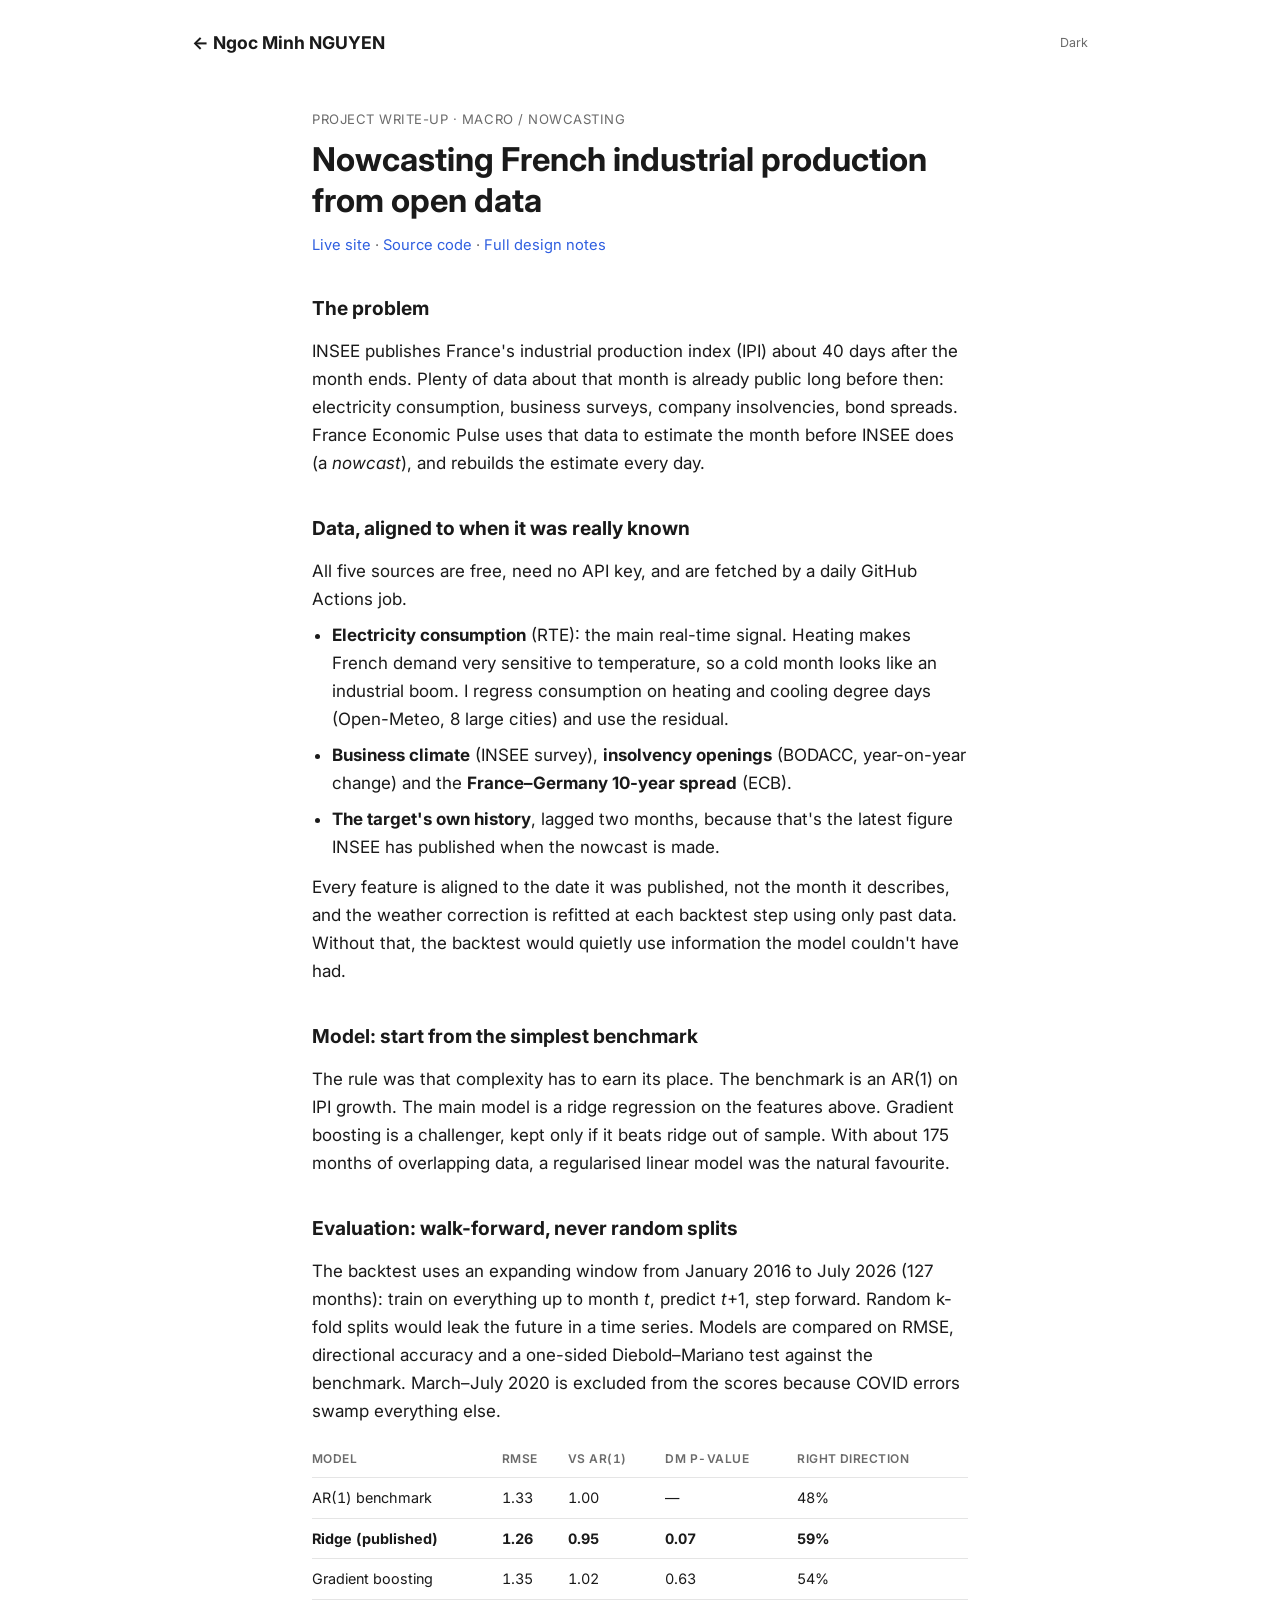
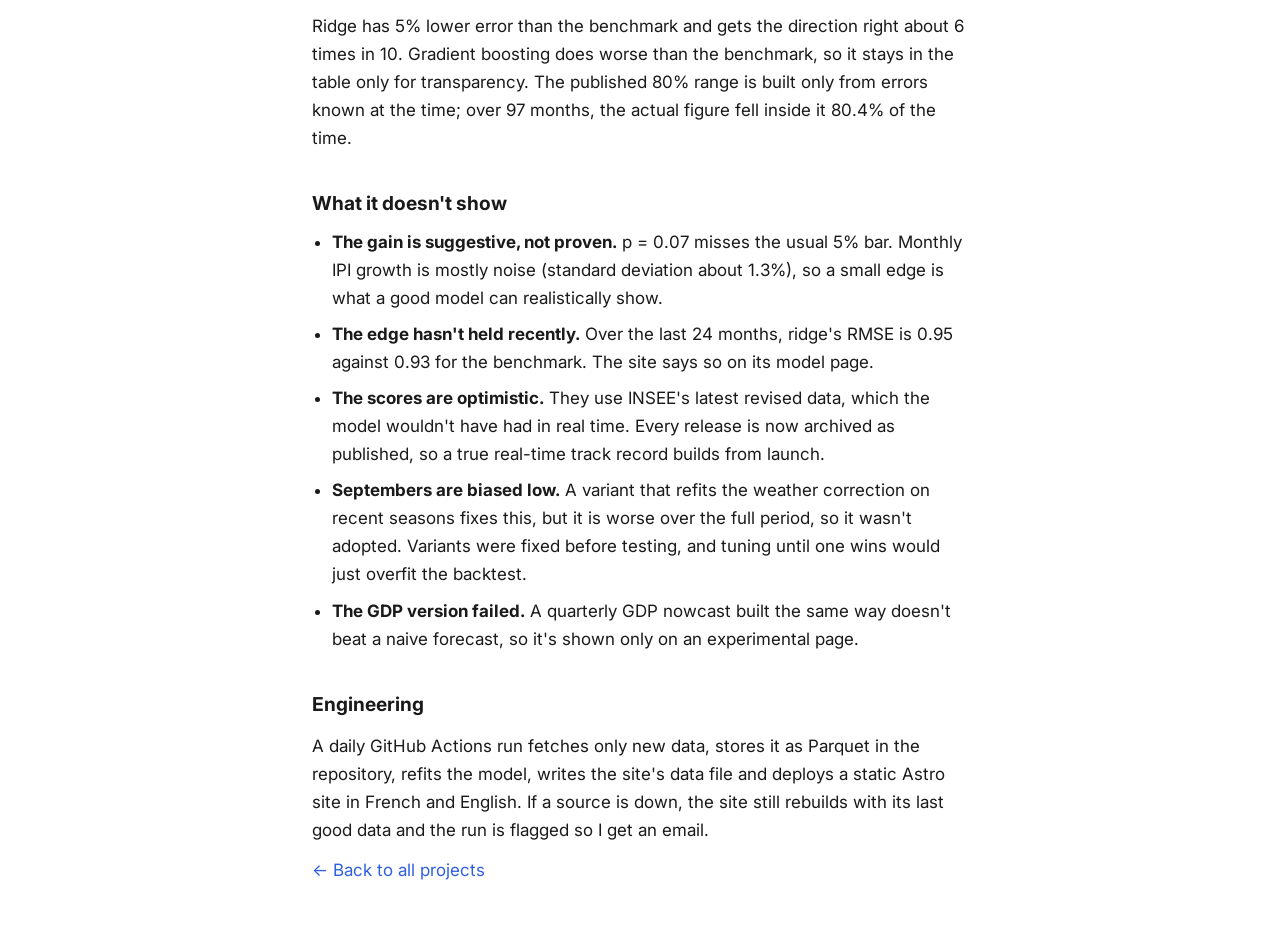
==== notes/france-economic-pulse.html @ 89ad5de3 "Add project write-ups, full name, SEO, analytics, headline numbers - Write-ups for France Economic P" ====
<!DOCTYPE html>
<html lang="en">
  <head>
    <meta charset="UTF-8" />
    <meta name="viewport" content="width=device-width, initial-scale=1.0" />
    <title>Nowcasting French industrial production — Ngoc Minh NGUYEN</title>
    <meta name="description" content="How France Economic Pulse nowcasts French industrial production from open data, how it is evaluated, and where it falls short." />
    <link rel="canonical" href="https://nnm-psd.github.io/notes/france-economic-pulse.html" />
    <link rel="icon" href="../favicon.svg" type="image/svg+xml" />
    <link rel="preconnect" href="https://fonts.googleapis.com" />
    <link rel="preconnect" href="https://fonts.gstatic.com" crossorigin />
    <link href="https://fonts.googleapis.com/css2?family=Inter:wght@400;500;600;700&display=swap" rel="stylesheet" />
    <link rel="stylesheet" href="../css/styles.css" />
    <script>
      try {
        var t = localStorage.getItem('preferred-theme') ||
          (matchMedia('(prefers-color-scheme: dark)').matches ? 'dark' : 'light');
        document.documentElement.setAttribute('data-theme', t);
      } catch (e) {}
    </script>
    <!-- Privacy-friendly analytics (GoatCounter, no cookies) -->
    <script data-goatcounter="https://nnm-psd.goatcounter.com/count" async src="https://gc.zgo.at/count.js"></script>
  </head>

  <body>
    <a class="skip-link" href="#main">Skip to content</a>

    <header class="site-header">
      <div class="header-row">
        <a href="../" class="logo">← Ngoc Minh NGUYEN</a>
        <button type="button" class="toggle-btn theme-toggle" id="theme-toggle" aria-label="Toggle light/dark theme">Dark</button>
      </div>
    </header>

    <main id="main">
      <article class="note">
        <p class="note-kicker">Project write-up · Macro / Nowcasting</p>
        <h1>Nowcasting French industrial production from open data</h1>
        <p class="note-meta">
          <a href="https://nnm-psd.github.io/france_economic_pulse/en/">Live site</a> ·
          <a href="https://github.com/nnm-psd/france_economic_pulse">Source code</a> ·
          <a href="https://github.com/nnm-psd/france_economic_pulse/blob/main/docs/ARCHITECTURE.md">Full design notes</a>
        </p>

        <h2>The problem</h2>
        <p>
          INSEE publishes France's industrial production index (IPI) about 40 days after the month ends.
          Plenty of data about that month is already public long before then: electricity consumption,
          business surveys, company insolvencies, bond spreads. France Economic Pulse uses that data to
          estimate the month before INSEE does (a <em>nowcast</em>), and rebuilds the estimate every day.
        </p>

        <h2>Data, aligned to when it was really known</h2>
        <p>All five sources are free, need no API key, and are fetched by a daily GitHub Actions job.</p>
        <ul>
          <li><strong>Electricity consumption</strong> (RTE): the main real-time signal. Heating makes French demand very
            sensitive to temperature, so a cold month looks like an industrial boom. I regress consumption on heating and
            cooling degree days (Open-Meteo, 8 large cities) and use the residual.</li>
          <li><strong>Business climate</strong> (INSEE survey), <strong>insolvency openings</strong> (BODACC, year-on-year change)
            and the <strong>France–Germany 10-year spread</strong> (ECB).</li>
          <li><strong>The target's own history</strong>, lagged two months, because that's the latest figure INSEE has published
            when the nowcast is made.</li>
        </ul>
        <p>
          Every feature is aligned to the date it was published, not the month it describes, and the weather
          correction is refitted at each backtest step using only past data. Without that, the backtest would quietly
          use information the model couldn't have had.
        </p>

        <h2>Model: start from the simplest benchmark</h2>
        <p>
          The rule was that complexity has to earn its place. The benchmark is an AR(1) on IPI growth. The main model is a
          ridge regression on the features above. Gradient boosting is a challenger, kept only if it beats ridge out of
          sample. With about 175 months of overlapping data, a regularised linear model was the natural favourite.
        </p>

        <h2>Evaluation: walk-forward, never random splits</h2>
        <p>
          The backtest uses an expanding window from January 2016 to July 2026 (127 months): train on everything up to
          month <em>t</em>, predict <em>t</em>+1, step forward. Random k-fold splits would leak the future in a time series.
          Models are compared on RMSE, directional accuracy and a one-sided Diebold–Mariano test against the benchmark.
          March–July 2020 is excluded from the scores because COVID errors swamp everything else.
        </p>

        <div class="table-scroll">
          <table>
            <thead>
              <tr><th>Model</th><th>RMSE</th><th>vs AR(1)</th><th>DM p-value</th><th>Right direction</th></tr>
            </thead>
            <tbody>
              <tr><td>AR(1) benchmark</td><td>1.33</td><td>1.00</td><td>—</td><td>48%</td></tr>
              <tr><td><strong>Ridge (published)</strong></td><td><strong>1.26</strong></td><td><strong>0.95</strong></td><td><strong>0.07</strong></td><td><strong>59%</strong></td></tr>
              <tr><td>Gradient boosting</td><td>1.35</td><td>1.02</td><td>0.63</td><td>54%</td></tr>
            </tbody>
          </table>
        </div>
        <p>
          Ridge has 5% lower error than the benchmark and gets the direction right about 6 times in 10. Gradient boosting
          does worse than the benchmark, so it stays in the table only for transparency. The published 80% range is
          built only from errors known at the time; over 97 months, the actual figure fell inside it 80.4% of the time.
        </p>

        <h2>What it doesn't show</h2>
        <ul>
          <li><strong>The gain is suggestive, not proven.</strong> p = 0.07 misses the usual 5% bar. Monthly IPI growth is
            mostly noise (standard deviation about 1.3%), so a small edge is what a good model can realistically show.</li>
          <li><strong>The edge hasn't held recently.</strong> Over the last 24 months, ridge's RMSE is 0.95 against 0.93 for the
            benchmark. The site says so on its model page.</li>
          <li><strong>The scores are optimistic.</strong> They use INSEE's latest revised data, which the model wouldn't have
            had in real time. Every release is now archived as published, so a true real-time track record builds from launch.</li>
          <li><strong>Septembers are biased low.</strong> A variant that refits the weather correction on recent seasons fixes
            this, but it is worse over the full period, so it wasn't adopted. Variants were fixed before testing, and tuning
            until one wins would just overfit the backtest.</li>
          <li><strong>The GDP version failed.</strong> A quarterly GDP nowcast built the same way doesn't beat a naive forecast,
            so it's shown only on an experimental page.</li>
        </ul>

        <h2>Engineering</h2>
        <p>
          A daily GitHub Actions run fetches only new data, stores it as Parquet in the repository, refits the model,
          writes the site's data file and deploys a static Astro site in French and English. If a source is down, the site
          still rebuilds with its last good data and the run is flagged so I get an email.
        </p>

        <p class="note-back"><a href="../#projects">← Back to all projects</a></p>
      </article>
    </main>

    <script src="../js/main.js"></script>
  </body>
</html>
---- css/styles.css ----
/* ============ TOKENS ============ */
:root {
  --bg: #FFFFFF;
  --ink: #1A1A1A;
  --ink-soft: #6B6B6B;
  --line: #E5E5E5;
  --accent: #2F5FE0;
  --green: #1A9E5C;
  --amber: #9A7B1F;

  --font-body: 'Inter', system-ui, sans-serif;
  --font-mono: 'SFMono-Regular', Consolas, monospace;

  --max-w: 960px;
  --pad: clamp(20px, 6vw, 32px);
}

[data-theme="dark"] {
  --bg: #15171A;
  --ink: #E8E8E8;
  --ink-soft: #9A9A9A;
  --line: #2E3034;
  --accent: #6E93FF;
  --green: #3FCB85;
  --amber: #D9B24C;
}

* { box-sizing: border-box; }

html { scroll-behavior: smooth; }

body {
  margin: 0;
  background: var(--bg);
  color: var(--ink);
  font-family: var(--font-body);
  font-size: 17px;
  line-height: 1.65;
  transition: background 0.2s ease, color 0.2s ease;
  -webkit-font-smoothing: antialiased;
}

h1, h2, h3 {
  font-weight: 700;
  margin: 0;
  color: var(--ink);
}

p { margin: 0; }
a {
  color: var(--accent);
  text-decoration: none;
  border-bottom: 1px solid transparent;
  transition: border-color 0.15s ease;
}
a:hover { border-bottom-color: var(--accent); }

.mono { font-family: var(--font-mono); }

.skip-link { position: absolute; left: -999px; top: 0; }
.skip-link:focus {
  left: 8px; top: 8px;
  background: var(--accent);
  color: #fff;
  padding: 8px 14px;
  border-radius: 4px;
  z-index: 200;
}

:focus-visible { outline: 2px solid var(--accent); outline-offset: 2px; }

/* ============ HEADER ============ */
.site-header {
  max-width: var(--max-w);
  margin: 0 auto;
  padding: 28px var(--pad) 0;
}

.header-row {
  display: flex;
  align-items: center;
  justify-content: space-between;
  flex-wrap: wrap;
  gap: 10px;
}

.header-row + .header-row { margin-top: 10px; }

.logo {
  font-weight: 700;
  font-size: 1.1rem;
  color: var(--ink);
  border-bottom: none;
}
.logo:hover { border-bottom-color: transparent; opacity: 0.7; }

.main-nav { display: flex; gap: 16px; flex-wrap: wrap; font-size: 0.92rem; }
.main-nav a { color: var(--ink-soft); border-bottom: none; }
.main-nav a:hover { color: var(--accent); }

.header-controls { font-size: 0.8rem; }

.toggle-group { display: flex; gap: 10px; }
.toggle-btn {
  background: none;
  border: none;
  color: var(--ink-soft);
  font-size: 0.78rem;
  font-family: inherit;
  cursor: pointer;
  padding: 2px 0;
  border-bottom: 1px solid transparent;
}
.toggle-btn:hover { color: var(--accent); }
.toggle-btn.is-active { color: var(--accent); border-bottom-color: var(--accent); font-weight: 600; }

.theme-toggle { color: var(--ink-soft); }
.theme-toggle:hover { color: var(--accent); }

/* ============ HERO ============ */
.hero {
  max-width: var(--max-w);
  margin: 0 auto;
  padding: 48px var(--pad) 8px;
}
.hero h1 { font-size: clamp(1.7rem, 5vw, 2.1rem); }

.hero-top {
  display: flex;
  align-items: center;
  gap: 18px;
  flex-wrap: wrap;
}

.avatar {
  width: 84px;
  height: 84px;
  border-radius: 50%;
  object-fit: cover;
  border: 1px solid var(--line);
  flex-shrink: 0;
  background: var(--bg-secondary, #f0f0f0);
}

.bio { margin-top: 14px; color: var(--ink-soft); font-size: 1.02rem; max-width: 56ch; }
.now { margin-top: 10px; font-size: 0.95rem; color: var(--ink); }
.inline-links { margin-top: 16px; font-size: 0.95rem; }

/* ============ SECTIONS ============ */
.section {
  max-width: var(--max-w);
  margin: 0 auto;
  padding: 44px var(--pad) 0;
  scroll-margin-top: 24px;
}
.section h2 { font-size: 1.3rem; }
.section-sub { color: var(--ink-soft); margin-top: 6px; font-size: 0.95rem; max-width: 56ch; }

/* ============ LISTS ============ */
.list { margin-top: 22px; display: flex; flex-direction: column; }

.item {
  padding: 18px 0;
  border-bottom: 1px solid var(--line);
}
.list .item:last-child { border-bottom: none; padding-bottom: 0; }

.item-head {
  display: flex;
  align-items: baseline;
  justify-content: space-between;
  gap: 12px;
  flex-wrap: wrap;
}
.item-head h3 { font-size: 1.02rem; }
.item-date { font-size: 0.82rem; color: var(--ink-soft); white-space: nowrap; }

.item-meta { font-size: 0.88rem; color: var(--ink-soft); margin-top: 3px; }
.item-desc { font-size: 0.95rem; color: var(--ink-soft); margin-top: 8px; }
.item-desc + .item-desc { margin-top: 6px; }
.item-desc strong { color: var(--ink); }
.item-links { margin-top: 8px; font-size: 0.88rem; }

.dot { font-size: 0.75em; }
.status-live, .status-live .dot { color: var(--green); }
.status-wip, .status-wip .dot { color: var(--amber); }

/* ============ POSITIONS TABLE ============ */
.table-wrap { margin-top: 22px; overflow-x: auto; }

.positions {
  width: 100%;
  border-collapse: collapse;
  font-size: 0.92rem;
}
.positions th {
  text-align: left;
  font-size: 0.72rem;
  letter-spacing: 0.04em;
  text-transform: uppercase;
  color: var(--ink-soft);
  font-weight: 600;
  padding: 0 12px 10px 0;
  border-bottom: 1px solid var(--line);
  white-space: nowrap;
}
.positions td {
  padding: 14px 12px 14px 0;
  border-bottom: 1px solid var(--line);
  vertical-align: top;
}
.positions tr:last-child td { border-bottom: none; }

.positions .sym { font-size: 0.85rem; color: var(--ink-soft); white-space: nowrap; }
.positions td a { color: var(--ink); border-bottom: 1px solid transparent; font-weight: 600; }
.positions td a:hover { color: var(--accent); border-bottom-color: var(--accent); }

.row-tagline {
  display: block;
  font-weight: 400;
  font-size: 0.85rem;
  color: var(--ink-soft);
  margin-top: 3px;
}

.row-body:has(.row-shot) {
  display: grid;
  grid-template-columns: 1fr 180px;
  grid-template-rows: auto 1fr;
  column-gap: 18px;
  align-items: start;
}
.row-shot { grid-column: 2; grid-row: 1 / span 2; }
.positions td a.row-shot,
.positions td a.row-shot:hover { border-bottom: none; }
.row-shot img {
  display: block;
  width: 100%;
  height: auto;
  border: 1px solid var(--line);
  border-radius: 6px;
  transition: opacity 0.15s ease;
}
.row-shot:hover img { opacity: 0.85; }

.positions .status a,
.positions .status span {
  font-family: var(--font-mono);
  font-size: 0.82rem;
  white-space: nowrap;
}
.positions .status a { color: inherit; border-bottom: none; }
.positions .status a.src-link { display: block; margin-top: 4px; color: var(--ink-soft); }
.positions .status .wake-note {
  display: block;
  margin-top: 6px;
  font-family: var(--font-body);
  font-size: 0.72rem;
  color: var(--ink-soft);
  white-space: normal;
}
.positions .status a:hover { opacity: 0.75; border-bottom: none; }

.positions-note {
  margin-top: 14px;
  font-size: 0.85rem;
  color: var(--ink-soft);
}
.positions-note .dot { margin-right: 4px; }

/* ============ SKILLS ============ */
.skills {
  display: grid;
  grid-template-columns: 200px 1fr;
  gap: 12px 20px;
  margin: 22px 0 0;
  font-size: 0.95rem;
}
.skills dt { font-weight: 600; }
.skills dd { margin: 0; color: var(--ink-soft); }

/* ============ PROJECT WRITE-UPS (notes/) ============ */
.note { max-width: 720px; margin: 0 auto; padding: 40px var(--pad) 0; }
.note-kicker { font-size: 0.82rem; color: var(--ink-soft); text-transform: uppercase; letter-spacing: 0.04em; }
.note h1 { font-size: clamp(1.6rem, 4.5vw, 2.05rem); line-height: 1.25; margin-top: 8px; }
.note-meta { margin-top: 10px; font-size: 0.92rem; color: var(--ink-soft); }
.note h2 { font-size: 1.2rem; margin-top: 36px; }
.note p, .note li { margin-top: 12px; }
.note ul { padding-left: 1.2em; margin: 0; }
.note li { margin-top: 8px; }
.note pre {
  margin: 16px 0 0;
  padding: 14px 16px;
  overflow-x: auto;
  border: 1px solid var(--line);
  border-radius: 6px;
  font-size: 0.8rem;
  line-height: 1.5;
}
.note code { font-family: var(--font-mono); }
.table-scroll { overflow-x: auto; margin-top: 16px; }
.note table { width: 100%; border-collapse: collapse; font-size: 0.9rem; font-variant-numeric: tabular-nums; }
.note th { text-align: left; font-size: 0.75rem; text-transform: uppercase; letter-spacing: 0.04em; color: var(--ink-soft); font-weight: 600; }
.note th, .note td { padding: 8px 12px 8px 0; border-bottom: 1px solid var(--line); white-space: nowrap; }
.note-back { margin: 40px 0 56px; }

/* ============ FOOTER ============ */
.site-footer {
  max-width: var(--max-w);
  margin: 56px auto 0;
  padding: 20px var(--pad) 40px;
  border-top: 1px solid var(--line);
  color: var(--ink-soft);
  font-size: 0.82rem;
}

/* ============ SCROLL REVEAL (subtle) ============ */
[data-reveal] {
  opacity: 0;
  transform: translateY(8px);
  transition: opacity 0.5s ease, transform 0.5s ease;
}
[data-reveal].is-visible { opacity: 1; transform: translateY(0); }

@media (prefers-reduced-motion: reduce) {
  [data-reveal] { opacity: 1; transform: none; transition: none; }
  html { scroll-behavior: auto; }
  body { transition: none; }
}

/* ============ RESPONSIVE ============ */
@media (max-width: 540px) {
  .header-row { align-items: flex-start; }
  .main-nav { gap: 12px; font-size: 0.88rem; }
  .positions th:nth-child(3),
  .positions td:nth-child(3) { display: none; }
  .row-body:has(.row-shot) { grid-template-columns: 1fr; }
  .skills { grid-template-columns: 1fr; gap: 2px; }
  .skills dd { margin-bottom: 10px; }
  .row-shot { grid-column: 1; grid-row: auto; width: 160px; margin-top: 10px; }
}
/* ============ PRINT / CV PDF ============ */
.print-only { display: none; }

@media print {
  @page { size: A4; margin: 14mm; }
  :root, [data-theme="dark"] {
    --bg: #FFFFFF; --ink: #1A1A1A; --ink-soft: #444444; --line: #DDDDDD;
    --accent: #2F5FE0; --green: #1A9E5C; --amber: #9A7B1F;
  }
  body { font-size: 10pt; line-height: 1.45; }
  a { color: var(--ink); }

  .site-header, .hero, .skip-link, #contact, .site-footer, .section-sub,
  .row-shot, .positions-note, .positions th:nth-child(4), .positions td:nth-child(4) {
    display: none !important;
  }
  .print-only { display: block; }
  [data-reveal] { opacity: 1 !important; transform: none !important; }

  .cv-name { font-size: 20pt; font-weight: 700; }
  .cv-role, .cv-contact { color: var(--ink-soft); }
  .cv-contact a { color: var(--ink-soft); }

  .section { max-width: none; padding: 12pt 0 0; }
  .section h2 { font-size: 12.5pt; padding-bottom: 3pt; border-bottom: 1px solid var(--line); }
  .list { margin-top: 4pt; }
  .section h2 { break-after: avoid; }
  .item { padding: 4pt 0; border-bottom: none; break-inside: avoid; }
  .item-head { flex-wrap: nowrap; }
  .item-head h3, .item h3 { font-size: 10.5pt; }
  .item-meta { font-size: 9.5pt; margin-top: 1pt; }
  .item-date { font-size: 9pt; }
  .item-desc { margin-top: 2pt; font-size: 9.5pt; }
  .item-desc + .item-desc { margin-top: 1pt; }

  .skills { margin-top: 6pt; grid-template-columns: 150px 1fr; gap: 3pt 14pt; font-size: 9.5pt; }

  .table-wrap { margin-top: 4pt; overflow: visible; }
  .positions { font-size: 9.5pt; }
  .positions td { padding: 4pt 10pt 4pt 0; }
  .positions tr { break-inside: avoid; }
  .row-body:has(.row-shot) { display: block; }
  .row-tagline { font-size: 9pt; }
}

/* 1-page CV: tools/build_cv.py adds .cv-compact to <html> before printing */
@page compact { size: A4; margin: 8mm 11mm; }
@media print {
  .cv-compact body { page: compact; font-size: 8.6pt; line-height: 1.27; }
  .cv-compact .cv-name { font-size: 15pt; }
  .cv-compact .cv-role, .cv-compact .cv-contact { font-size: 8.6pt; }
  .cv-compact .section { padding-top: 4pt; }
  .cv-compact .section h2 { font-size: 10pt; padding-bottom: 1.5pt; }
  .cv-compact .list { margin-top: 1pt; }
  .cv-compact .item { padding: 1.5pt 0; }
  .cv-compact .item-head h3, .cv-compact .item h3 { font-size: 9pt; }
  .cv-compact .item-meta, .cv-compact .item-desc { font-size: 8.4pt; margin-top: 0; }
  .cv-compact .item-date { font-size: 8pt; }

  .cv-compact .skills { margin-top: 3pt; grid-template-columns: 120px 1fr; gap: 1pt 10pt; font-size: 8.4pt; }

  /* projects: one line each, no header or type column */
  .cv-compact .positions thead, .cv-compact .positions td:nth-child(3) { display: none; }
  .cv-compact .positions { font-size: 8.4pt; }
  .cv-compact .positions td { padding: 0.5pt 8pt 0.5pt 0; border-bottom: none; }
  .cv-compact .row-tagline { display: inline; font-size: 8.4pt; }
  .cv-compact .row-tagline::before { content: " — "; }

  /* certifications and competitions side by side in two columns */
  .cv-compact #certifications .list, .cv-compact #competitions .list {
    display: grid; grid-template-columns: 1fr 1fr; column-gap: 18pt;
  }
  .cv-compact #certifications .list { grid-template-columns: 1fr 1fr 1fr; column-gap: 14pt; }
  .cv-compact .positions .sym { font-size: 7.6pt; }
}
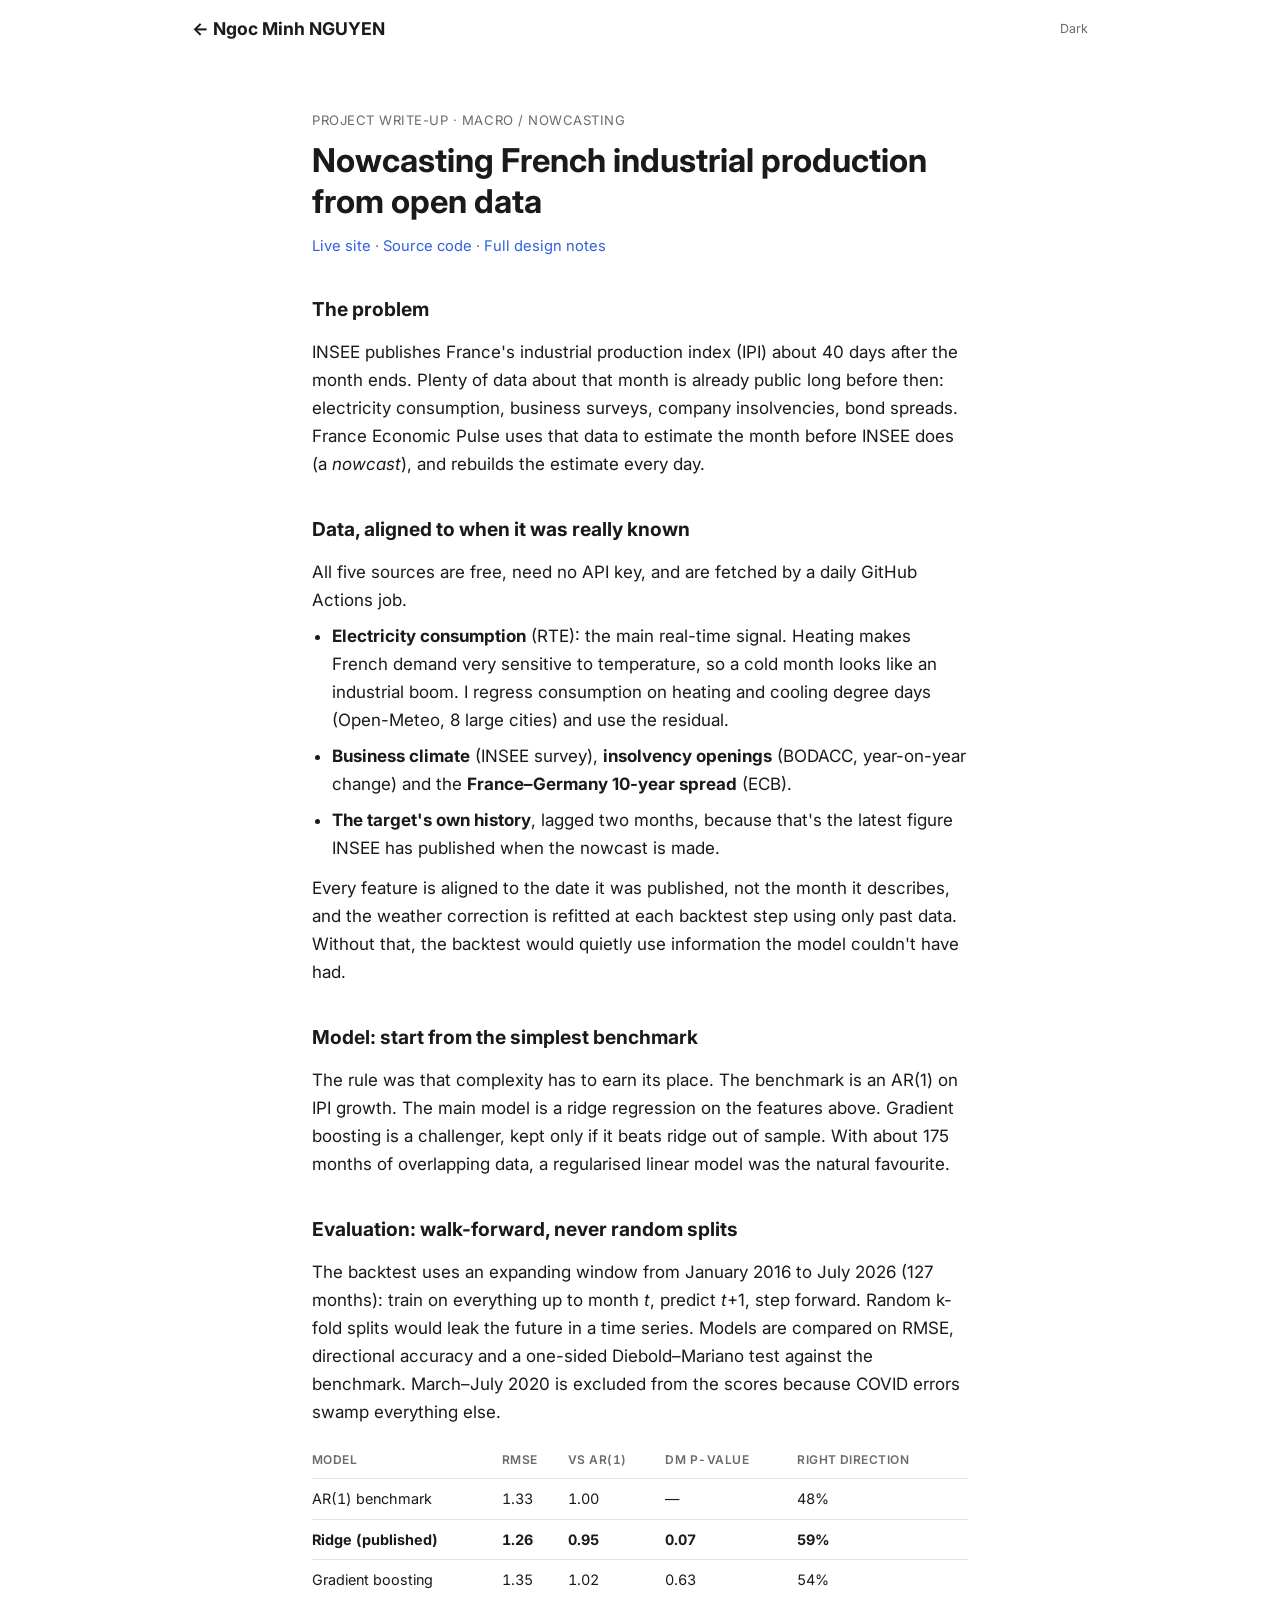
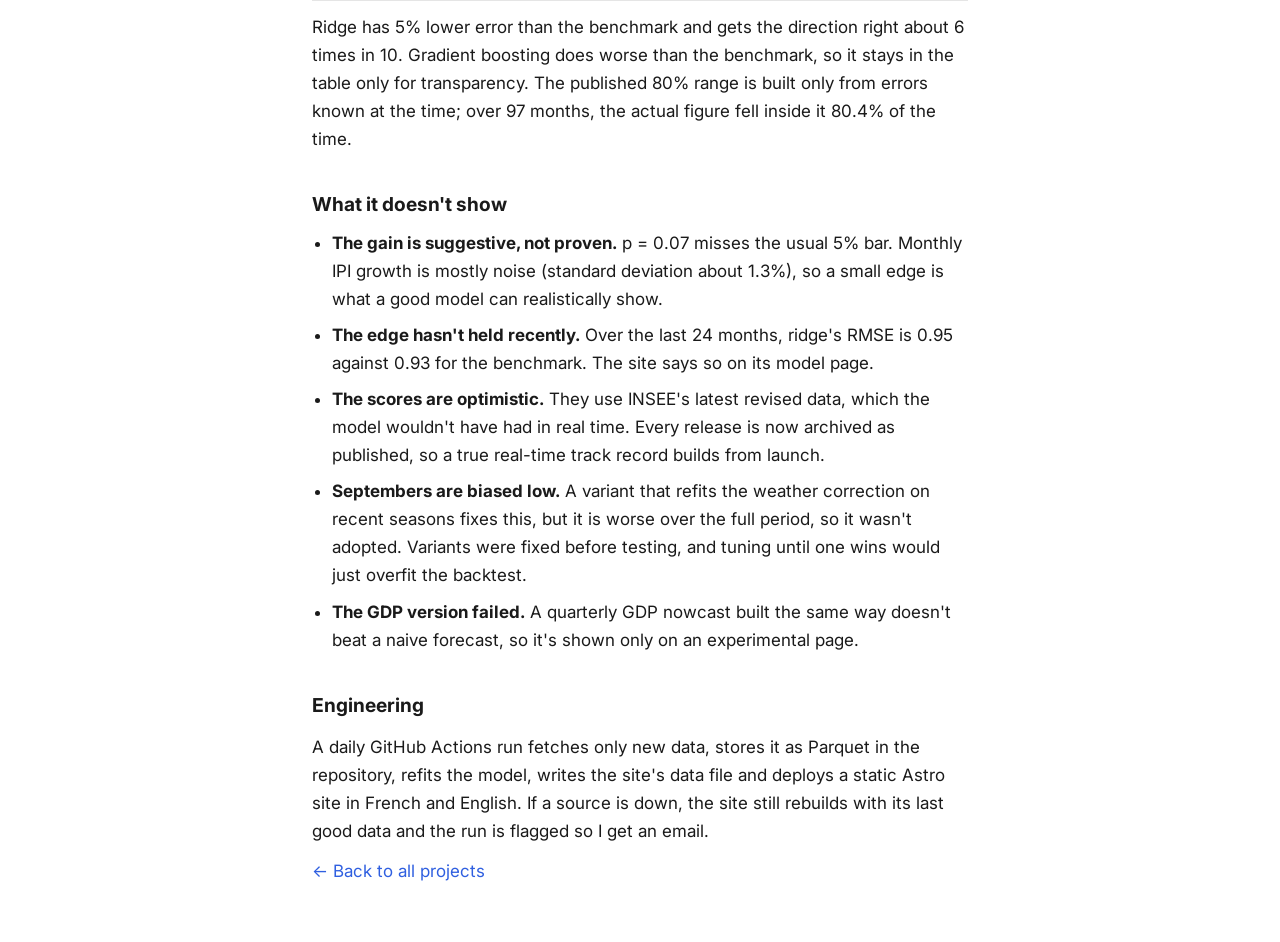
==== commit 1ce03d52: "UX/UI: sticky nav, CV button, phone cards, accessibility fixes - Sticky one-row header with Contact " ====
--- a/notes/france-economic-pulse.html
+++ b/notes/france-economic-pulse.html
@@ -28,7 +28,7 @@
     <header class="site-header">
       <div class="header-row">
         <a href="../" class="logo">← Ngoc Minh NGUYEN</a>
-        <button type="button" class="toggle-btn theme-toggle" id="theme-toggle" aria-label="Toggle light/dark theme">Dark</button>
+        <button type="button" class="toggle-btn theme-toggle" id="theme-toggle">Dark</button>
       </div>
     </header>
 
--- a/css/styles.css
+++ b/css/styles.css
@@ -69,22 +69,27 @@
 
 :focus-visible { outline: 2px solid var(--accent); outline-offset: 2px; }
 
-/* ============ HEADER ============ */
+/* ============ HEADER (sticky) ============ */
 .site-header {
+  position: sticky;
+  top: 0;
+  z-index: 100;
+  background: var(--bg);
+  border-bottom: 1px solid transparent;
+  transition: border-color 0.2s ease;
+}
+.site-header.is-scrolled { border-bottom-color: var(--line); }
+
+.header-row {
   max-width: var(--max-w);
   margin: 0 auto;
-  padding: 28px var(--pad) 0;
-}
-
-.header-row {
+  padding: 14px var(--pad);
   display: flex;
   align-items: center;
   justify-content: space-between;
   flex-wrap: wrap;
-  gap: 10px;
-}
-
-.header-row + .header-row { margin-top: 10px; }
+  gap: 8px 24px;
+}
 
 .logo {
   font-weight: 700;
@@ -94,11 +99,11 @@
 }
 .logo:hover { border-bottom-color: transparent; opacity: 0.7; }
 
-.main-nav { display: flex; gap: 16px; flex-wrap: wrap; font-size: 0.92rem; }
+.main-nav { display: flex; gap: 16px; flex: 1; font-size: 0.92rem; }
 .main-nav a { color: var(--ink-soft); border-bottom: none; }
-.main-nav a:hover { color: var(--accent); }
-
-.header-controls { font-size: 0.8rem; }
+.main-nav a:hover, .main-nav a.is-current { color: var(--accent); }
+
+.header-controls { display: flex; align-items: center; gap: 14px; font-size: 0.8rem; }
 
 .toggle-group { display: flex; gap: 10px; }
 .toggle-btn {
@@ -145,13 +150,25 @@
 .bio { margin-top: 14px; color: var(--ink-soft); font-size: 1.02rem; max-width: 56ch; }
 .now { margin-top: 10px; font-size: 0.95rem; color: var(--ink); }
 .inline-links { margin-top: 16px; font-size: 0.95rem; }
+.hero .inline-links { display: flex; flex-wrap: wrap; align-items: center; gap: 4px 6px; }
+.btn-cv {
+  margin-left: 10px;
+  padding: 6px 14px;
+  border-radius: 6px;
+  background: var(--accent);
+  color: #fff;
+  font-weight: 600;
+  font-size: 0.9rem;
+  border-bottom: none;
+}
+.btn-cv:hover { border-bottom: none; opacity: 0.88; }
 
 /* ============ SECTIONS ============ */
 .section {
   max-width: var(--max-w);
   margin: 0 auto;
   padding: 44px var(--pad) 0;
-  scroll-margin-top: 24px;
+  scroll-margin-top: 72px;
 }
 .section h2 { font-size: 1.3rem; }
 .section-sub { color: var(--ink-soft); margin-top: 6px; font-size: 0.95rem; max-width: 56ch; }
@@ -173,6 +190,8 @@
   flex-wrap: wrap;
 }
 .item-head h3 { font-size: 1.02rem; }
+.verify { margin-left: 6px; font-size: 0.78rem; font-weight: 500; color: var(--ink-soft); white-space: nowrap; }
+a:hover .verify { color: var(--accent); }
 .item-date { font-size: 0.82rem; color: var(--ink-soft); white-space: nowrap; }
 
 .item-meta { font-size: 0.88rem; color: var(--ink-soft); margin-top: 3px; }
@@ -214,6 +233,11 @@
 .positions .sym { font-size: 0.85rem; color: var(--ink-soft); white-space: nowrap; }
 .positions td a { color: var(--ink); border-bottom: 1px solid transparent; font-weight: 600; }
 .positions td a:hover { color: var(--accent); border-bottom-color: var(--accent); }
+
+.positions .group-row th {
+  padding: 28px 0 8px;
+  border-bottom: 1px solid var(--line);
+}
 
 .row-tagline {
   display: block;
@@ -315,7 +339,7 @@
 }
 
 /* ============ SCROLL REVEAL (subtle) ============ */
-[data-reveal] {
+.js [data-reveal] {
   opacity: 0;
   transform: translateY(8px);
   transition: opacity 0.5s ease, transform 0.5s ease;
@@ -329,15 +353,41 @@
 }
 
 /* ============ RESPONSIVE ============ */
+@media (max-width: 860px) {
+  .header-row { padding: 10px var(--pad) 8px; row-gap: 6px; }
+  .main-nav {
+    order: 3;
+    flex-basis: 100%;
+    overflow-x: auto;
+    white-space: nowrap;
+    scrollbar-width: none;
+    padding-bottom: 2px;
+  }
+  .main-nav::-webkit-scrollbar { display: none; }
+  .section { scroll-margin-top: 92px; }
+}
+
 @media (max-width: 540px) {
-  .header-row { align-items: flex-start; }
-  .main-nav { gap: 12px; font-size: 0.88rem; }
+  .main-nav { gap: 14px; font-size: 0.88rem; }
+  .btn-cv { margin: 6px 0 0; }
+
+  /* projects table becomes one card per project */
+  .positions thead { display: none; }
+  .positions, .positions tbody, .positions tr, .positions td { display: block; width: 100%; }
+  .positions tr { padding: 16px 0; border-bottom: 1px solid var(--line); }
+  .positions td, .positions tr:last-child td { padding: 0; border-bottom: none; }
+  .positions td.sym { display: none; }
+  .positions td.status { display: flex; flex-wrap: wrap; align-items: baseline; gap: 4px 18px; margin-top: 10px; }
+  .positions .status a.src-link { display: inline; margin-top: 0; }
+  .positions .status .wake-note { flex-basis: 100%; margin-top: 2px; }
+  .positions .group-row { padding: 0; border-bottom: none; }
+  .positions .group-row th { display: block; padding: 28px 0 8px; border-bottom: 1px solid var(--line); }
   .positions th:nth-child(3),
   .positions td:nth-child(3) { display: none; }
   .row-body:has(.row-shot) { grid-template-columns: 1fr; }
   .skills { grid-template-columns: 1fr; gap: 2px; }
   .skills dd { margin-bottom: 10px; }
-  .row-shot { grid-column: 1; grid-row: auto; width: 160px; margin-top: 10px; }
+  .row-shot { grid-column: 1; grid-row: auto; width: 220px; max-width: 100%; margin-top: 10px; }
 }
 /* ============ PRINT / CV PDF ============ */
 .print-only { display: none; }
@@ -351,7 +401,7 @@
   body { font-size: 10pt; line-height: 1.45; }
   a { color: var(--ink); }
 
-  .site-header, .hero, .skip-link, #contact, .site-footer, .section-sub,
+  .site-header, .hero, .skip-link, #contact, .site-footer, .section-sub, .verify,
   .row-shot, .positions-note, .positions th:nth-child(4), .positions td:nth-child(4) {
     display: none !important;
   }
@@ -380,6 +430,8 @@
   .positions { font-size: 9.5pt; }
   .positions td { padding: 4pt 10pt 4pt 0; }
   .positions tr { break-inside: avoid; }
+  .positions .group-row th { padding: 8pt 0 3pt; }
+  #certifications .list { display: grid; grid-template-columns: 1fr 1fr; column-gap: 24pt; }
   .row-body:has(.row-shot) { display: block; }
   .row-tagline { font-size: 9pt; }
 }
@@ -387,7 +439,7 @@
 /* 1-page CV: tools/build_cv.py adds .cv-compact to <html> before printing */
 @page compact { size: A4; margin: 8mm 11mm; }
 @media print {
-  .cv-compact body { page: compact; font-size: 8.6pt; line-height: 1.27; }
+  .cv-compact body { page: compact; font-size: 8.6pt; line-height: 1.24; }
   .cv-compact .cv-name { font-size: 15pt; }
   .cv-compact .cv-role, .cv-compact .cv-contact { font-size: 8.6pt; }
   .cv-compact .section { padding-top: 4pt; }
@@ -406,6 +458,7 @@
   .cv-compact .positions td { padding: 0.5pt 8pt 0.5pt 0; border-bottom: none; }
   .cv-compact .row-tagline { display: inline; font-size: 8.4pt; }
   .cv-compact .row-tagline::before { content: " — "; }
+  .cv-compact .positions .group-row th { padding: 3pt 0 1pt; border-bottom: none; }
 
   /* certifications and competitions side by side in two columns */
   .cv-compact #certifications .list, .cv-compact #competitions .list {
